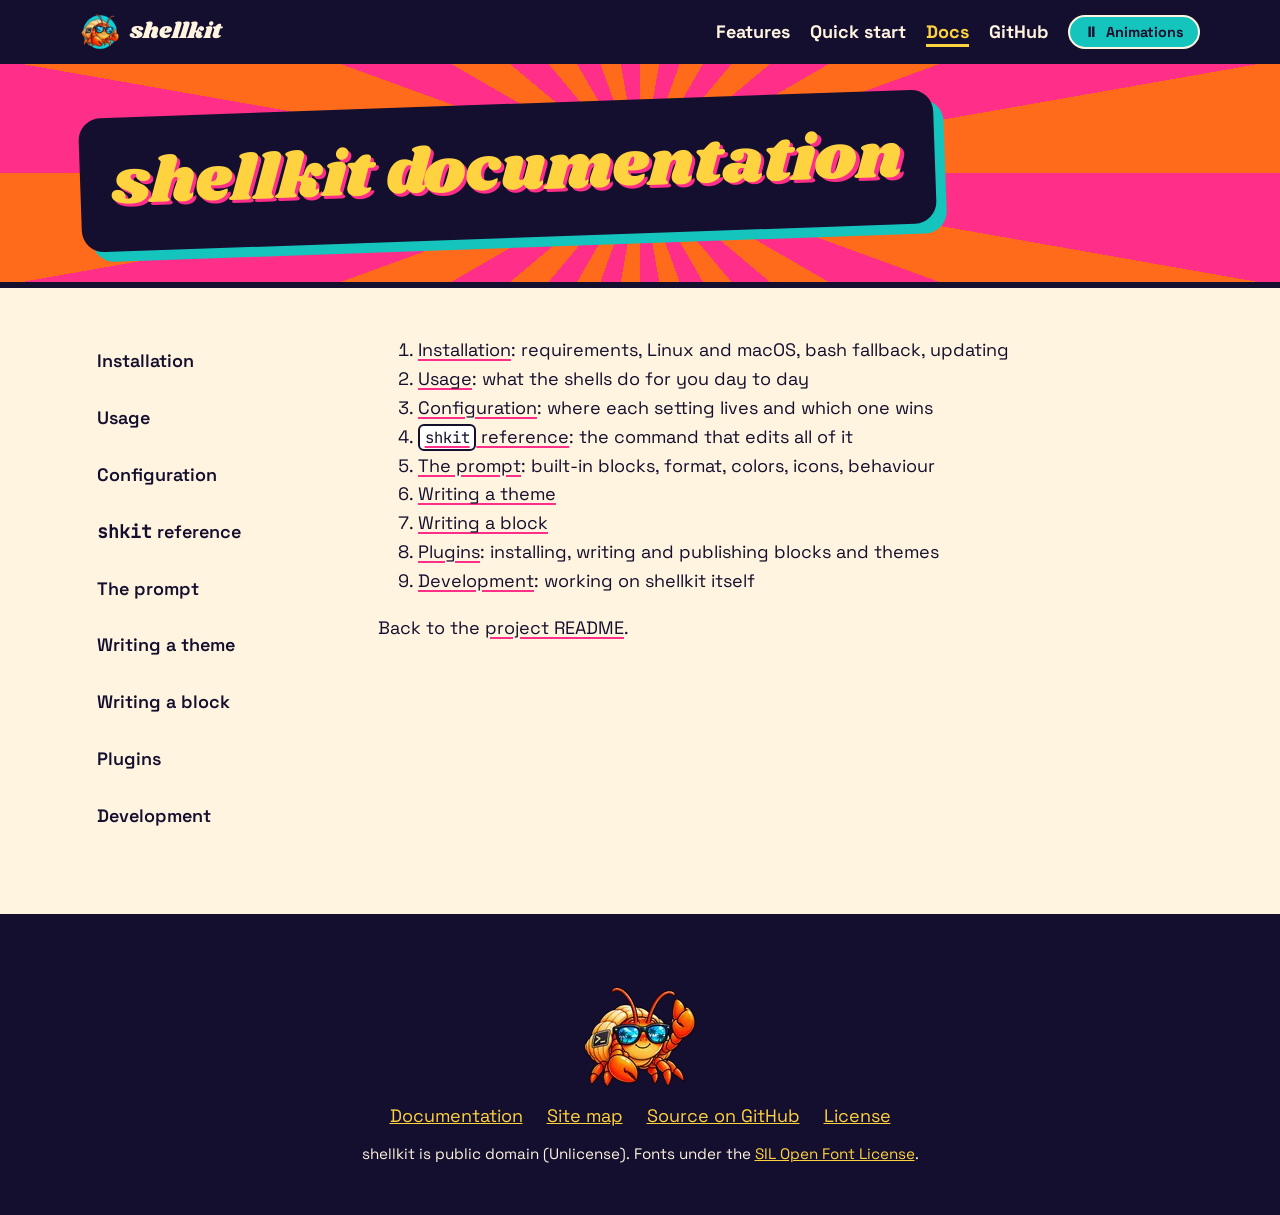
==== docs/index.html @ 8f7c78ce "site: docs pages, RGAA 4.1, animations, Lighthouse 100 - build.py renders main's docs/ with GitHub's" ====
<!doctype html>
<html lang="en" data-motion="off">
<head>
<meta charset="utf-8">
<meta name="viewport" content="width=device-width, initial-scale=1">
<title>shellkit documentation</title>
<meta name="description" content="Back to the project README.">
<link rel="canonical" href="https://fmatsos.github.io/shellkit/docs/">
<meta name="theme-color" content="#140f2e">
<meta property="og:type" content="website">
<meta property="og:site_name" content="shellkit">
<meta property="og:locale" content="en_US">
<meta property="og:title" content="shellkit documentation">
<meta property="og:description" content="Back to the project README.">
<meta property="og:url" content="https://fmatsos.github.io/shellkit/docs/">
<meta property="og:image" content="https://fmatsos.github.io/shellkit/assets/og.jpg">
<meta property="og:image:type" content="image/jpeg">
<meta property="og:image:width" content="1200">
<meta property="og:image:height" content="630">
<meta property="og:image:alt" content="shellkit: an orange hermit crab in sunglasses, holding a wrench, dancing on a beach at sunset">
<meta name="twitter:card" content="summary_large_image">
<link rel="icon" href="../assets/favicon.png" type="image/png">
<link rel="apple-touch-icon" href="../assets/apple-touch-icon.png">
<link rel="preload" href="../assets/fonts/shrikhand.woff2" as="font" type="font/woff2" crossorigin>
<link rel="preload" href="../assets/fonts/space-grotesk.woff2" as="font" type="font/woff2" crossorigin>

<style>
/* shellkit site: one stylesheet for the landing page and the docs, inlined by build.py.
   ../ is replaced by the page's path to the site root. Every animation runs only
   under html[data-motion="on"] (set by the head script, toggled by #motion). */
@font-face { font-family: "Shrikhand"; src: url(../assets/fonts/shrikhand.woff2) format("woff2"); font-display: swap; }
@font-face { font-family: "Space Grotesk"; src: url(../assets/fonts/space-grotesk.woff2) format("woff2"); font-weight: 300 700; font-display: swap; }
@font-face { font-family: "JetBrains Mono"; src: url(../assets/fonts/jetbrains-mono.woff2) format("woff2"); font-display: swap; }

:root {
  --orange: #ff6b1a; --magenta: #ff2e88; --teal: #14c4bd; --yellow: #ffd23f;
  --navy: #1d1541; --ink: #140f2e; --cream: #fff4e0; --purple: #7b3fe4; --paper: #fff;
  --radius: 22px; --shadow: 6px 6px 0 var(--ink);
  color-scheme: light;
}
* { box-sizing: border-box; }
html { scroll-behavior: smooth; scroll-padding-top: 88px; }
body {
  margin: 0; background: var(--cream); color: var(--ink);
  font: 1.125rem/1.6 "Space Grotesk", system-ui, sans-serif; overflow-x: hidden;
}
img { max-width: 100%; height: auto; display: block; }
a { color: inherit; }
code, pre, kbd { font-family: "JetBrains Mono", ui-monospace, monospace; }
h1, h2, h3 { line-height: 1.1; margin: 0 0 .5em; }
h1, h2 { font-family: "Shrikhand", cursive; font-weight: 400; }
h2 { font-size: clamp(2rem, 6vw, 3.4rem); }
h3 { font-size: 1.35rem; }
:where(ul.plain, ol.plain) { list-style: none; margin: 0; padding: 0; }
.wrap { width: min(1120px, 100% - 32px); margin-inline: auto; }
.sr-only { position: absolute; width: 1px; height: 1px; margin: -1px; padding: 0; overflow: hidden; clip-path: inset(50%); white-space: nowrap; border: 0; }
:focus-visible { outline: 3px solid var(--ink); outline-offset: 3px; box-shadow: 0 0 0 3px var(--cream); border-radius: 6px; }

/* ---------- header ---------- */
.skip { position: absolute; left: 16px; top: -100px; z-index: 30; background: var(--yellow); color: var(--ink); padding: 10px 18px; border: 3px solid var(--ink); border-radius: 999px; font-weight: 700; }
.skip:focus { top: 12px; }
.top { position: sticky; top: 0; z-index: 20; background: var(--ink); color: var(--cream); }
.top .wrap { display: flex; flex-wrap: wrap; align-items: center; gap: 8px 20px; min-height: 64px; padding: 8px 0; }
.brand { display: flex; align-items: center; gap: 10px; font-family: "Shrikhand", cursive; font-size: 1.4rem; text-decoration: none; margin-right: auto; }
.brand img { width: 40px; height: 40px; }
.top nav ul { display: flex; flex-wrap: wrap; gap: 4px 20px; }
.top nav a { text-decoration: none; font-weight: 700; padding: 6px 0; display: inline-block; }
.top nav a:hover, .top nav a[aria-current] { color: var(--yellow); text-decoration: underline; text-underline-offset: 6px; text-decoration-thickness: 3px; }
#motion {
  font: 700 .9rem "Space Grotesk", sans-serif; color: var(--ink); background: var(--teal); cursor: pointer;
  border: 2px solid var(--cream); border-radius: 999px; padding: 6px 14px; display: inline-flex; gap: 8px; align-items: center;
}
#motion[aria-pressed="false"] { background: var(--cream); }
#motion .on, #motion[aria-pressed="false"] .off { display: none; }
#motion[aria-pressed="false"] .on { display: inline; }
@media (max-width: 700px) { .top nav li.wide { display: none; } }

/* ---------- buttons, chips ---------- */
.btn {
  display: inline-block; padding: 12px 24px; border: 3px solid var(--ink); border-radius: 999px;
  background: var(--yellow); color: var(--ink); font-weight: 700; text-decoration: none; box-shadow: 4px 4px 0 var(--cream);
}
.btn.alt { background: var(--teal); }
.badges { display: flex; flex-wrap: wrap; gap: 10px; margin-top: 22px; font-size: .9rem; font-weight: 700; }
.badges li { border: 2px solid var(--teal); color: var(--cream); padding: 2px 12px; border-radius: 999px; }

/* ---------- hero (landing) and band (docs) ---------- */
.hero, .band { position: relative; overflow: hidden; isolation: isolate; border-bottom: 6px solid var(--ink); background: var(--orange); }
.hero::before, .band::before {
  content: ""; position: absolute; z-index: -1; inset: -60%;
  background: repeating-conic-gradient(from 0deg at 50% 50%, var(--orange) 0 10deg, var(--magenta) 10deg 20deg);
}
.hero .wrap { display: grid; grid-template-columns: 1fr 1.1fr; gap: 40px; align-items: center; padding: 56px 0 120px; }
.sticker {
  background: var(--ink); color: var(--cream); border-radius: var(--radius); padding: 32px;
  box-shadow: 10px 10px 0 var(--teal); transform: rotate(-2deg);
}
.sticker h1 { font-size: clamp(3.2rem, 10vw, 6.4rem); color: var(--yellow); text-shadow: 4px 4px 0 var(--magenta); margin-bottom: .25em; }
.sticker .tag { font-size: clamp(1.1rem, 2.4vw, 1.35rem); font-weight: 600; margin: 0; }
.cta { display: flex; flex-wrap: wrap; gap: 14px; margin-top: 26px; }
.art { border: 6px solid var(--ink); border-radius: var(--radius); box-shadow: 10px 10px 0 var(--ink); background: var(--yellow); transform: rotate(2deg); }
.art img { border-radius: calc(var(--radius) - 6px); }
.walker { position: absolute; left: 0; bottom: 6px; width: 96px; height: 96px; overflow: hidden; display: none; pointer-events: none; }
.walker img { width: 600%; max-width: none; height: 100%; }
@media (max-width: 860px) {
  .hero .wrap { grid-template-columns: 1fr; padding: 32px 0 116px; }
  .art { order: -1; transform: rotate(-1deg); }
  .sticker { transform: none; padding: 24px; }
}
.band .wrap { padding: 40px 0 44px; }
.band .sticker { display: inline-block; max-width: 100%; }
.band h1 { font-size: clamp(2.2rem, 7vw, 4rem); color: var(--yellow); text-shadow: 3px 3px 0 var(--magenta); margin: 0; overflow-wrap: anywhere; }
.band h1 code { font-family: inherit; }
.kicker { margin: 0 0 8px; font-weight: 700; }
.kicker a { color: var(--teal); }

/* ---------- landing sections ---------- */
section.pad { padding: 72px 0; }
.lead { font-size: 1.2rem; max-width: 60ch; }
.center { text-align: center; }
.center .lead { margin-inline: auto; }
.terminal { margin-top: 36px; border: 5px solid var(--ink); border-radius: 16px; box-shadow: 10px 10px 0 var(--magenta); overflow: hidden; background: #1e2127; }
.stats { display: grid; grid-template-columns: repeat(3, 1fr); gap: 20px; margin-top: 44px; }
.stats li { background: var(--teal); border: 4px solid var(--ink); border-radius: var(--radius); box-shadow: var(--shadow); padding: 18px; text-align: center; }
.stats li:nth-child(2) { background: var(--yellow); transform: rotate(-2deg); }
.stats li:nth-child(3) { background: var(--orange); }
.stats b { display: block; font-family: "Shrikhand", cursive; font-weight: 400; font-size: 2.5rem; line-height: 1.2; }
@media (max-width: 640px) { .stats { grid-template-columns: 1fr; } .stats li:nth-child(2) { transform: none; } }

.features { background: var(--navy); color: var(--cream); }
.features h2 { color: var(--yellow); }
.grid { display: grid; grid-template-columns: repeat(2, 1fr); gap: 28px; margin-top: 40px; }
.card { background: var(--cream); color: var(--ink); border: 4px solid var(--ink); border-radius: var(--radius); box-shadow: 8px 8px 0 var(--c, var(--teal)); overflow: hidden; }
.card img { width: 100%; aspect-ratio: 4 / 3; object-fit: cover; border-bottom: 4px solid var(--ink); }
.card div { padding: 20px 24px 26px; }
.card p { margin: 0; }
.card:nth-child(2) { --c: var(--magenta); }
.card:nth-child(3) { --c: var(--yellow); }
.card:nth-child(4) { --c: var(--orange); }
@media (max-width: 760px) { .grid { grid-template-columns: 1fr; } }
.more { display: grid; grid-template-columns: repeat(auto-fit, minmax(min(300px, 100%), 1fr)); gap: 18px; margin-top: 44px; }
.more li { border: 3px dashed var(--teal); border-radius: 16px; padding: 16px 18px; }
.more b { color: var(--yellow); }

.start { background: var(--yellow); }
.steps { display: grid; gap: 28px; margin-top: 32px; counter-reset: step; }
.steps > li { display: grid; grid-template-columns: 64px 1fr; gap: 18px; align-items: start; counter-increment: step; }
.steps > li::before {
  content: counter(step); width: 64px; height: 64px; border-radius: 50%; background: var(--magenta); color: var(--ink);
  border: 4px solid var(--ink); display: grid; place-items: center; font-family: "Shrikhand", cursive; font-size: 1.8rem; box-shadow: 4px 4px 0 var(--ink);
}
.steps h3 { margin: 4px 0 4px; }
.steps p { margin: 0; }
.code { position: relative; }
.code pre { padding-right: 104px; }
.copy {
  position: absolute; top: 14px; right: 12px; font: 700 .85rem "Space Grotesk", sans-serif; cursor: pointer;
  background: var(--teal); border: 2px solid var(--cream); color: var(--ink); border-radius: 999px; padding: 4px 14px; min-height: 32px;
}
@media (max-width: 560px) { .steps > li { grid-template-columns: 1fr; } .steps > li::before { width: 52px; height: 52px; } }

table { width: 100%; border-collapse: collapse; background: var(--paper); font-size: .95rem; }
th, td { padding: 10px 14px; text-align: left; border-bottom: 2px solid #eadfcb; vertical-align: top; }
thead th, th[scope="col"] { background: var(--purple); color: var(--cream); }
caption { text-align: left; font-weight: 700; padding: 0 0 8px; }
.table { margin: 24px 0; overflow-x: auto; border: 4px solid var(--ink); border-radius: 16px; box-shadow: var(--shadow); background: var(--paper); }
.start .table caption { padding: 12px 14px; background: var(--paper); }

.docs-grid { display: grid; grid-template-columns: repeat(auto-fit, minmax(min(230px, 100%), 1fr)); gap: 16px; margin-top: 32px; }
.docs-grid a {
  display: block; height: 100%; text-decoration: none; padding: 18px 20px; border: 3px solid var(--ink); border-radius: 18px;
  background: var(--paper); box-shadow: 5px 5px 0 var(--ink);
}
.docs-grid a:hover { background: var(--teal); }
.docs-grid b { display: block; font-size: 1.1rem; }
.docs-grid span { font-size: .95rem; }

/* ---------- docs ---------- */
.doc { display: grid; grid-template-columns: 250px minmax(0, 1fr); gap: 48px; padding: 48px 0 72px; }
.toc ul { position: sticky; top: 88px; display: grid; gap: 6px; }
.toc a { display: block; text-decoration: none; font-weight: 600; padding: 8px 14px; border: 3px solid transparent; border-radius: 14px; }
.toc a:hover { border-color: var(--ink); background: var(--paper); }
.toc a[aria-current="page"] { background: var(--ink); color: var(--yellow); box-shadow: 4px 4px 0 var(--magenta); }
@media (max-width: 900px) {
  .doc { grid-template-columns: minmax(0, 1fr); gap: 24px; }
  .toc ul { position: static; display: flex; flex-wrap: wrap; }
  .toc a { border-color: var(--ink); background: var(--paper); padding: 4px 12px; }
}
.prose { max-width: 78ch; }
.prose > :first-child { margin-top: 0; }
.prose h2 { font-size: clamp(1.8rem, 5vw, 2.5rem); margin-top: 1.6em; }
.prose h2::after { content: ""; display: block; width: 96px; height: 6px; margin-top: 10px; border-radius: 3px; background: repeating-linear-gradient(90deg, var(--magenta) 0 16px, var(--orange) 16px 32px, var(--teal) 32px 48px); }
.prose h3 { margin-top: 1.6em; }
.prose a { text-decoration-color: var(--magenta); text-decoration-thickness: 2px; text-underline-offset: 3px; }
.prose a:hover { background: var(--yellow); }
.prose :not(pre) > code { background: var(--paper); border: 2px solid var(--ink); border-radius: 6px; padding: .05em .3em; font-size: .86em; overflow-wrap: anywhere; }
.prose h3 code { font-size: .9em; }
pre {
  margin: 12px 0 0; padding: 18px 20px; background: var(--ink); color: #eee8ff; border-radius: 16px;
  box-shadow: 6px 6px 0 var(--orange); font-size: .9rem; line-height: 1.7; white-space: pre-wrap; overflow-wrap: anywhere;
}
.prose pre { margin: 20px 0; }
pre .c, .pl-c { color: #b3aad9; }
pre .p { color: var(--teal); }
.pl-s, .pl-pds { color: var(--yellow); }
.pl-k { color: #ff9ccd; }
.pl-c1, .pl-v { color: #6ff0e8; }
.pl-en { color: #ffb487; }
.pl-ent { color: #a6f0a6; }
kbd { background: var(--paper); border: 2px solid var(--ink); border-bottom-width: 4px; border-radius: 8px; padding: 0 .4em; font-size: .85em; }
.prose blockquote { margin: 20px 0; padding: 4px 20px; border-left: 6px solid var(--magenta); background: var(--paper); border-radius: 0 14px 14px 0; }
.markdown-alert { margin: 24px 0; padding: 14px 20px; background: var(--paper); border: 4px solid var(--ink); border-radius: 16px; box-shadow: 6px 6px 0 var(--a, var(--teal)); }
.markdown-alert > :last-child { margin-bottom: 0; }
.markdown-alert-title { display: flex; align-items: center; gap: 8px; font-weight: 700; margin: 0 0 6px; }
.markdown-alert svg { fill: currentColor; }
.markdown-alert-tip { --a: var(--yellow); }
.markdown-alert-warning, .markdown-alert-caution, .markdown-alert-important { --a: var(--magenta); }
.prose img { border: 5px solid var(--ink); border-radius: 16px; box-shadow: 8px 8px 0 var(--magenta); margin: 12px 0; }
.pager { display: flex; flex-wrap: wrap; justify-content: space-between; gap: 16px; margin-top: 56px; }
.pager a { flex: 1 1 240px; text-decoration: none; padding: 16px 20px; border: 3px solid var(--ink); border-radius: 18px; background: var(--paper); box-shadow: 5px 5px 0 var(--ink); }
.pager a:hover { background: var(--teal); }
.pager .next { text-align: right; }
.pager small { display: block; font-weight: 700; }

/* ---------- footer ---------- */
.foot { background: var(--ink); color: var(--cream); padding: 48px 0; text-align: center; }
.dancer { width: 128px; height: 128px; margin: 0 auto 12px; overflow: hidden; }
.foot ul { display: flex; flex-wrap: wrap; justify-content: center; gap: 8px 24px; margin: 12px 0; }
.foot a { color: var(--yellow); }
.foot p { margin: 8px 0 0; font-size: .95rem; }

/* ---------- fun (motion on only) ---------- */
@keyframes spin { to { transform: rotate(1turn); } }
@keyframes bob { 50% { translate: 0 -10px; } }
@keyframes frames { to { transform: translateX(-100%); } }
@keyframes walk {
  0% { transform: translateX(-110px); } 49.9% { transform: translateX(calc(100vw + 10px)) scaleX(1); }
  50% { transform: translateX(calc(100vw + 10px)) scaleX(-1); } 100% { transform: translateX(-110px) scaleX(-1); }
}
@keyframes wiggle { 25% { rotate: -2deg; } 75% { rotate: 2deg; } }
@keyframes boing { 30% { scale: 1.12 .9; } 60% { scale: .95 1.08; } }
@keyframes pop { to { transform: translate(var(--dx), var(--dy)) rotate(var(--r)); opacity: 0; } }
[data-motion="on"] .hero::before, [data-motion="on"] .band::before { animation: spin 90s linear infinite; }
[data-motion="on"] .art { animation: bob 5s ease-in-out infinite; transition: transform .2s; transform: rotate(2deg) perspective(900px) rotateX(var(--ty, 0deg)) rotateY(var(--tx, 0deg)); }
[data-motion="on"] .walker { display: block; animation: walk 26s linear infinite; }
[data-motion="on"] .walker img { animation: frames .7s steps(6) infinite; }
[data-motion="on"] .dancer img { animation: frames .9s steps(6) infinite; }
[data-motion="on"] .card:hover, [data-motion="on"] .docs-grid a:hover, [data-motion="on"] .pager a:hover { animation: wiggle .4s ease-in-out; }
[data-motion="on"] .btn:hover, [data-motion="on"] .copy:hover, [data-motion="on"] .stats li:hover, [data-motion="on"] .brand:hover img { animation: boing .5s ease-in-out; }
[data-motion="on"].ready .reveal { transition: opacity .6s, transform .6s cubic-bezier(.3, 1.6, .5, 1); }
[data-motion="on"].ready .reveal:not(.in) { opacity: 0; transform: translateY(32px) scale(.94); }
.confetti { position: fixed; z-index: 40; width: 10px; height: 10px; border-radius: 3px; pointer-events: none; animation: pop .9s cubic-bezier(.2, .7, .4, 1) forwards; }
.dancer img { max-width: none; width: 768px; height: 128px; }
main:focus { outline: none; box-shadow: none; }
.doc.one { grid-template-columns: minmax(0, 1fr); }
.table code { overflow-wrap: normal; white-space: nowrap; }
html[data-motion="off"] { scroll-behavior: auto; }

</style>
<script>
/* animations: on unless the visitor turned them off here, or asks for reduced motion */
try { var m = localStorage.getItem("shkit-motion"); } catch (e) {}
document.documentElement.dataset.motion = m || (matchMedia("(prefers-reduced-motion: reduce)").matches ? "off" : "on");
</script>
</head>
<body>
<a class="skip" href="#main">Skip to content</a>
<header class="top">
  <div class="wrap">
    <a class="brand" href="../"><img src="../assets/mascot-96.webp" alt="" width="96" height="96">shellkit</a>
    <nav aria-label="Main">
      <ul class="plain">
        <li class="wide"><a href="../#features">Features</a></li>
        <li class="wide"><a href="../#start">Quick start</a></li>
        <li><a href="../docs/" aria-current="page">Docs</a></li>
        <li><a href="https://github.com/fmatsos/shellkit">GitHub</a></li>
      </ul>
    </nav>
    <button id="motion" type="button" aria-pressed="true" hidden><span aria-hidden="true" class="off">⏸</span><span aria-hidden="true" class="on">▶</span>Animations</button>
  </div>
</header>
<main id="main" tabindex="-1">
<div class="band"><div class="wrap"><div class="sticker"><h1>shellkit documentation</h1></div></div></div>
<div class="wrap doc">
<nav class="toc" aria-label="Documentation pages"><ul class="plain">
<li><a href="installation.html">Installation</a></li>
<li><a href="usage.html">Usage</a></li>
<li><a href="configuration.html">Configuration</a></li>
<li><a href="shkit.html"><code>shkit</code> reference</a></li>
<li><a href="prompt.html">The prompt</a></li>
<li><a href="themes.html">Writing a theme</a></li>
<li><a href="blocks.html">Writing a block</a></li>
<li><a href="plugins.html">Plugins</a></li>
<li><a href="development.html">Development</a></li>
</ul></nav>
<div class="prose">
<ol>
<li>
<a href="installation.html">Installation</a>: requirements, Linux and macOS, bash fallback, updating</li>
<li>
<a href="usage.html">Usage</a>: what the shells do for you day to day</li>
<li>
<a href="configuration.html">Configuration</a>: where each setting lives and which one wins</li>
<li>
<a href="shkit.html"><code>shkit</code> reference</a>: the command that edits all of it</li>
<li>
<a href="prompt.html">The prompt</a>: built-in blocks, format, colors, icons, behaviour</li>
<li><a href="themes.html">Writing a theme</a></li>
<li><a href="blocks.html">Writing a block</a></li>
<li>
<a href="plugins.html">Plugins</a>: installing, writing and publishing blocks and themes</li>
<li>
<a href="development.html">Development</a>: working on shellkit itself</li>
</ol>
<p>Back to the <a href="../">project README</a>.</p>


</div>
</div>
</main>
<footer class="foot">
  <div class="wrap">
    <div class="dancer" aria-hidden="true"><img src="../assets/crab-dance.webp" alt="" width="768" height="128" loading="lazy"></div>
    <nav aria-label="Footer">
      <ul class="plain">
        <li><a href="../docs/">Documentation</a></li>
        <li><a href="../sitemap.html">Site map</a></li>
        <li><a href="https://github.com/fmatsos/shellkit">Source on GitHub</a></li>
        <li><a href="https://github.com/fmatsos/shellkit/blob/main/LICENSE">License</a></li>
      </ul>
    </nav>
    <p>shellkit is public domain (Unlicense). Fonts under the <a href="../assets/fonts/LICENSE.txt">SIL Open Font License</a>.</p>
  </div>
</footer>
<p class="sr-only" role="status" id="status"></p>
<script>
/* shellkit site: the animations switch, reveal on scroll, copy buttons, hero tilt. */
(() => {
  const html = document.documentElement, btn = document.getElementById("motion"), status = document.getElementById("status");
  const on = () => html.dataset.motion === "on";

  // RGAA 13.8: every looping animation can be stopped, and the choice sticks
  btn.hidden = false;
  btn.setAttribute("aria-pressed", String(on()));
  btn.addEventListener("click", () => {
    html.dataset.motion = on() ? "off" : "on";
    btn.setAttribute("aria-pressed", String(on()));
    try { localStorage.setItem("shkit-motion", html.dataset.motion); } catch (e) {}
  });

  // decorative sprites wait for the page: they never compete with the hero image
  addEventListener("load", () => document.querySelectorAll("img[data-src]").forEach(i => { i.src = i.dataset.src; }));

  // pop-in on scroll: only what's below the fold, never the hero (LCP)
  const items = document.querySelectorAll(".reveal");
  if ("IntersectionObserver" in window) {
    const io = new IntersectionObserver(es => es.forEach(e => {
      if (e.isIntersecting) { e.target.classList.add("in"); io.unobserve(e.target); }
    }), { rootMargin: "0px 0px -10% 0px" });
    items.forEach(el => { if (el.getBoundingClientRect().top < innerHeight) el.classList.add("in"); else io.observe(el); });
    html.classList.add("ready");
  }

  // copy buttons: the commands without prompts or comments, a status message, confetti
  const colors = ["#ff6b1a", "#ff2e88", "#14c4bd", "#ffd23f", "#7b3fe4"];
  const confetti = (x, y) => {
    for (let i = 0; i < 24; i++) {
      const c = document.createElement("span"), a = Math.random() * 2 * Math.PI, d = 60 + Math.random() * 90;
      c.className = "confetti";
      c.style.cssText = `left:${x}px;top:${y}px;background:${colors[i % colors.length]};--dx:${Math.cos(a) * d}px;--dy:${Math.sin(a) * d}px;--r:${Math.random() * 720}deg`;
      c.addEventListener("animationend", () => c.remove());
      document.body.append(c);
    }
  };
  document.querySelectorAll(".copy").forEach(b => b.addEventListener("click", () => {
    const text = b.previousElementSibling.innerText.split("\n")
      .map(l => l.replace(/^\$ /, "").replace(/\s+# .*$/, "")).join("\n").trim();
    navigator.clipboard.writeText(text).then(() => {
      status.textContent = "Commands copied to the clipboard.";
      if (on()) { const r = b.getBoundingClientRect(); confetti(r.left + r.width / 2, r.top + r.height / 2); }
    }, () => { status.textContent = "Copy failed: select the commands and copy them by hand."; });
    setTimeout(() => { status.textContent = ""; }, 4000);
  }));

  // hero art follows the pointer a little
  const art = document.querySelector(".art");
  if (art && matchMedia("(hover: hover)").matches) {
    art.parentElement.addEventListener("pointermove", e => {
      const r = art.getBoundingClientRect();
      art.style.setProperty("--tx", ((e.clientX - r.left) / r.width - .5) * 10 + "deg");
      art.style.setProperty("--ty", ((e.clientY - r.top) / r.height - .5) * -10 + "deg");
    });
    art.parentElement.addEventListener("pointerleave", () => { art.style.removeProperty("--tx"); art.style.removeProperty("--ty"); });
  }
})();

</script>
</body>
</html>
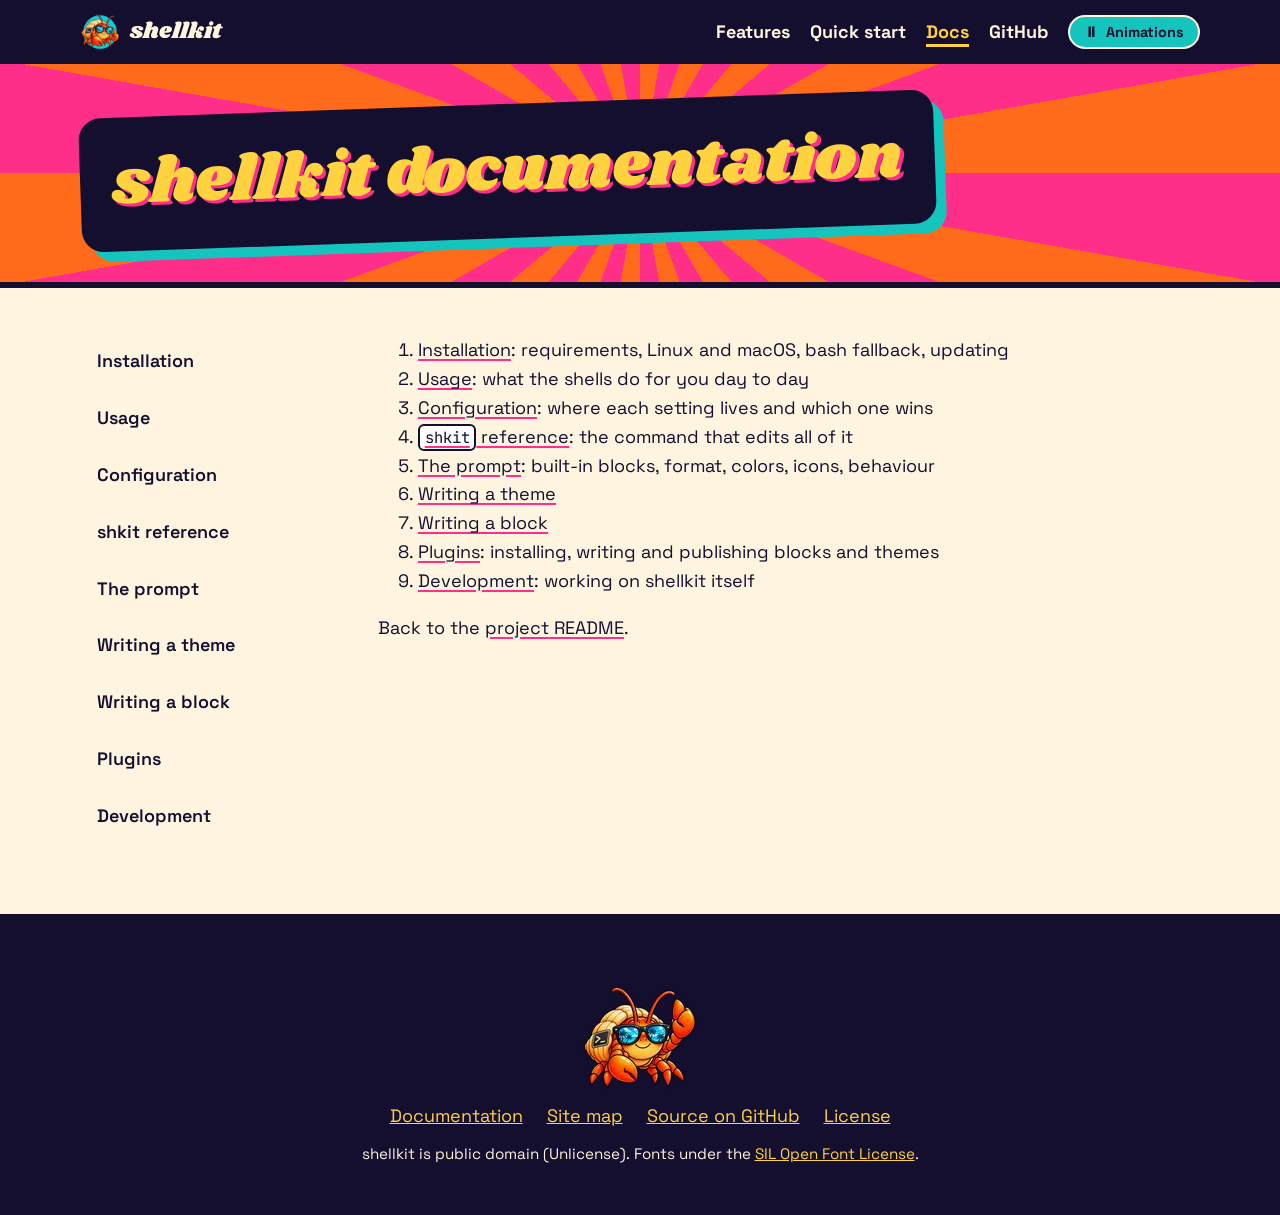
==== commit 93ddd431: "site: no layout shift when the code font arrives late Co-Authored-By: Claude Opus 5.5 <noreply@anthr" ====
--- a/docs/index.html
+++ b/docs/index.html
@@ -30,7 +30,7 @@
    under html[data-motion="on"] (set by the head script, toggled by #motion). */
 @font-face { font-family: "Shrikhand"; src: url(../assets/fonts/shrikhand.woff2) format("woff2"); font-display: swap; }
 @font-face { font-family: "Space Grotesk"; src: url(../assets/fonts/space-grotesk.woff2) format("woff2"); font-weight: 300 700; font-display: swap; }
-@font-face { font-family: "JetBrains Mono"; src: url(../assets/fonts/jetbrains-mono.woff2) format("woff2"); font-display: swap; }
+@font-face { font-family: "JetBrains Mono"; src: url(../assets/fonts/jetbrains-mono.woff2) format("woff2"); font-display: optional; } /* never swapped in late: code reflows the page */
 
 :root {
   --orange: #ff6b1a; --magenta: #ff2e88; --teal: #14c4bd; --yellow: #ffd23f;
@@ -255,6 +255,7 @@
 .doc.one { grid-template-columns: minmax(0, 1fr); }
 .table code { overflow-wrap: normal; white-space: nowrap; }
 html[data-motion="off"] { scroll-behavior: auto; }
+.toc code, .pager code, .docs-grid code { font-family: inherit; }
 
 </style>
 <script>
